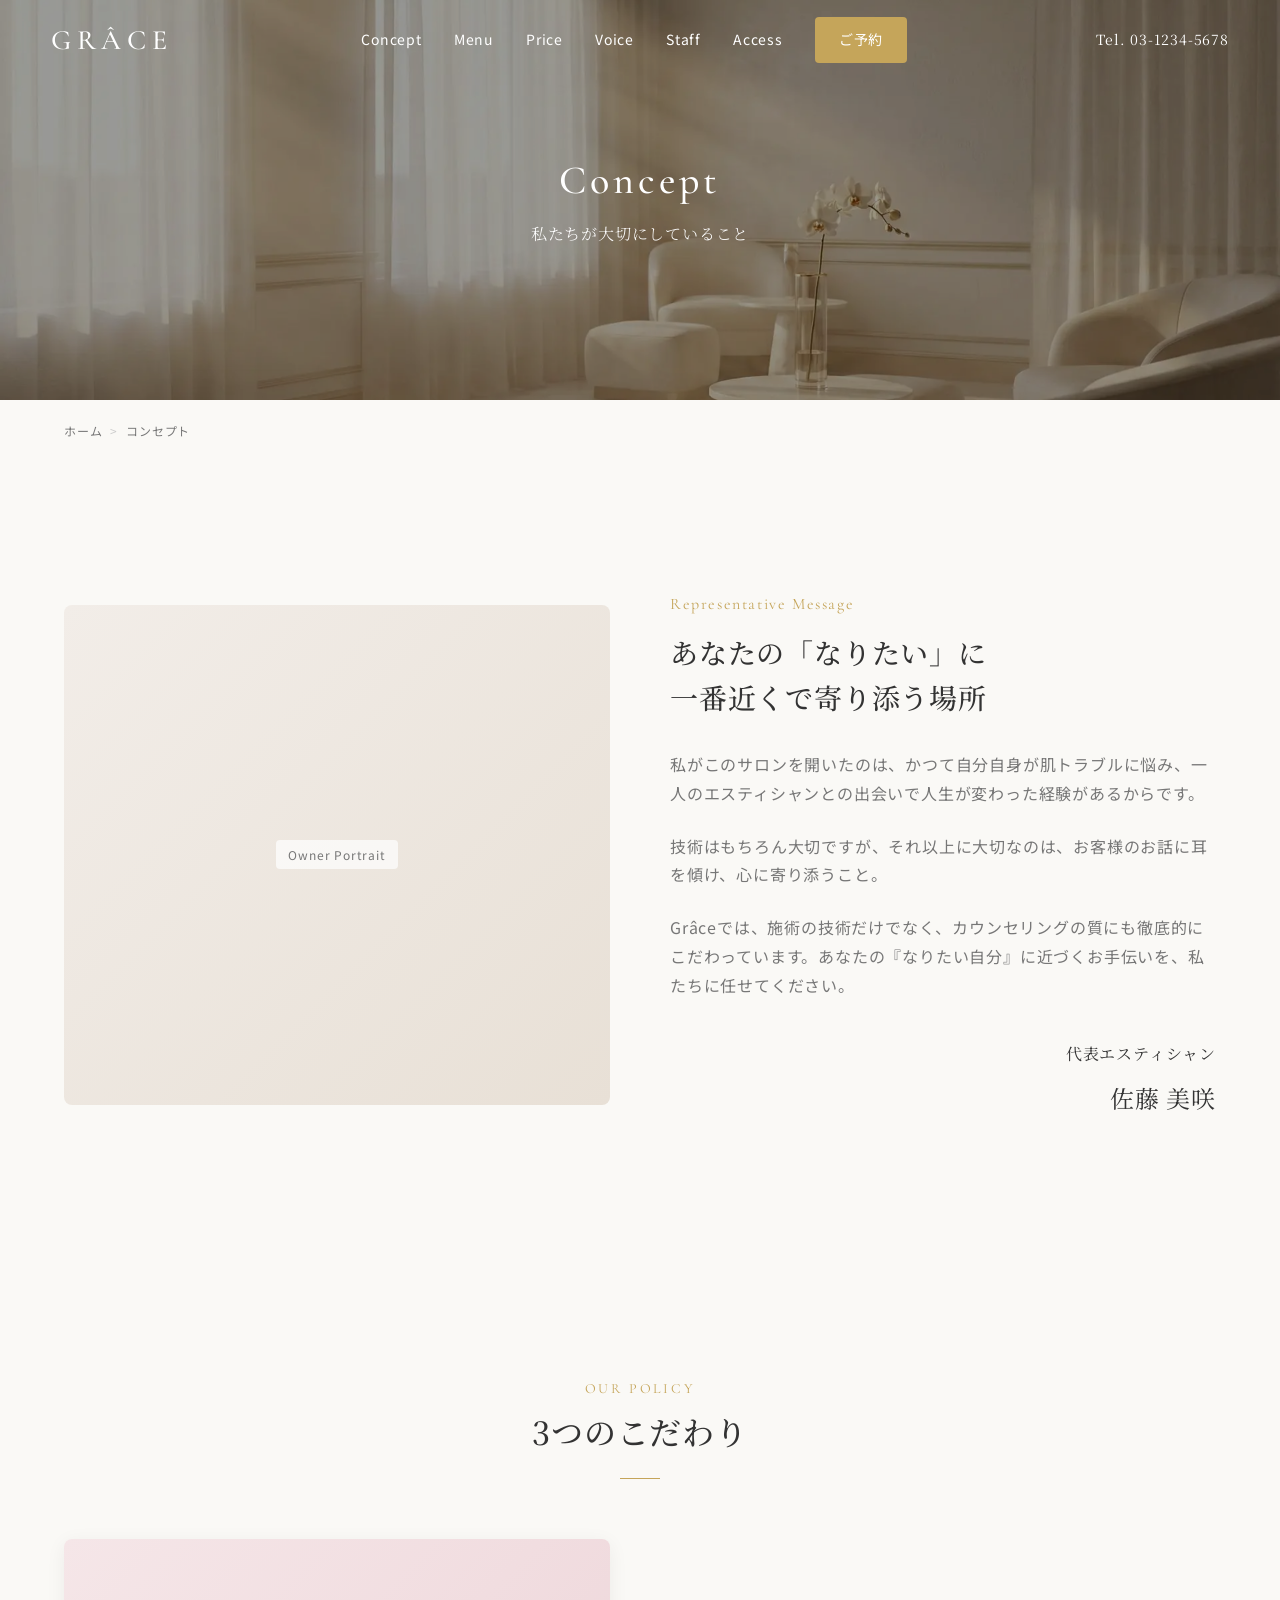
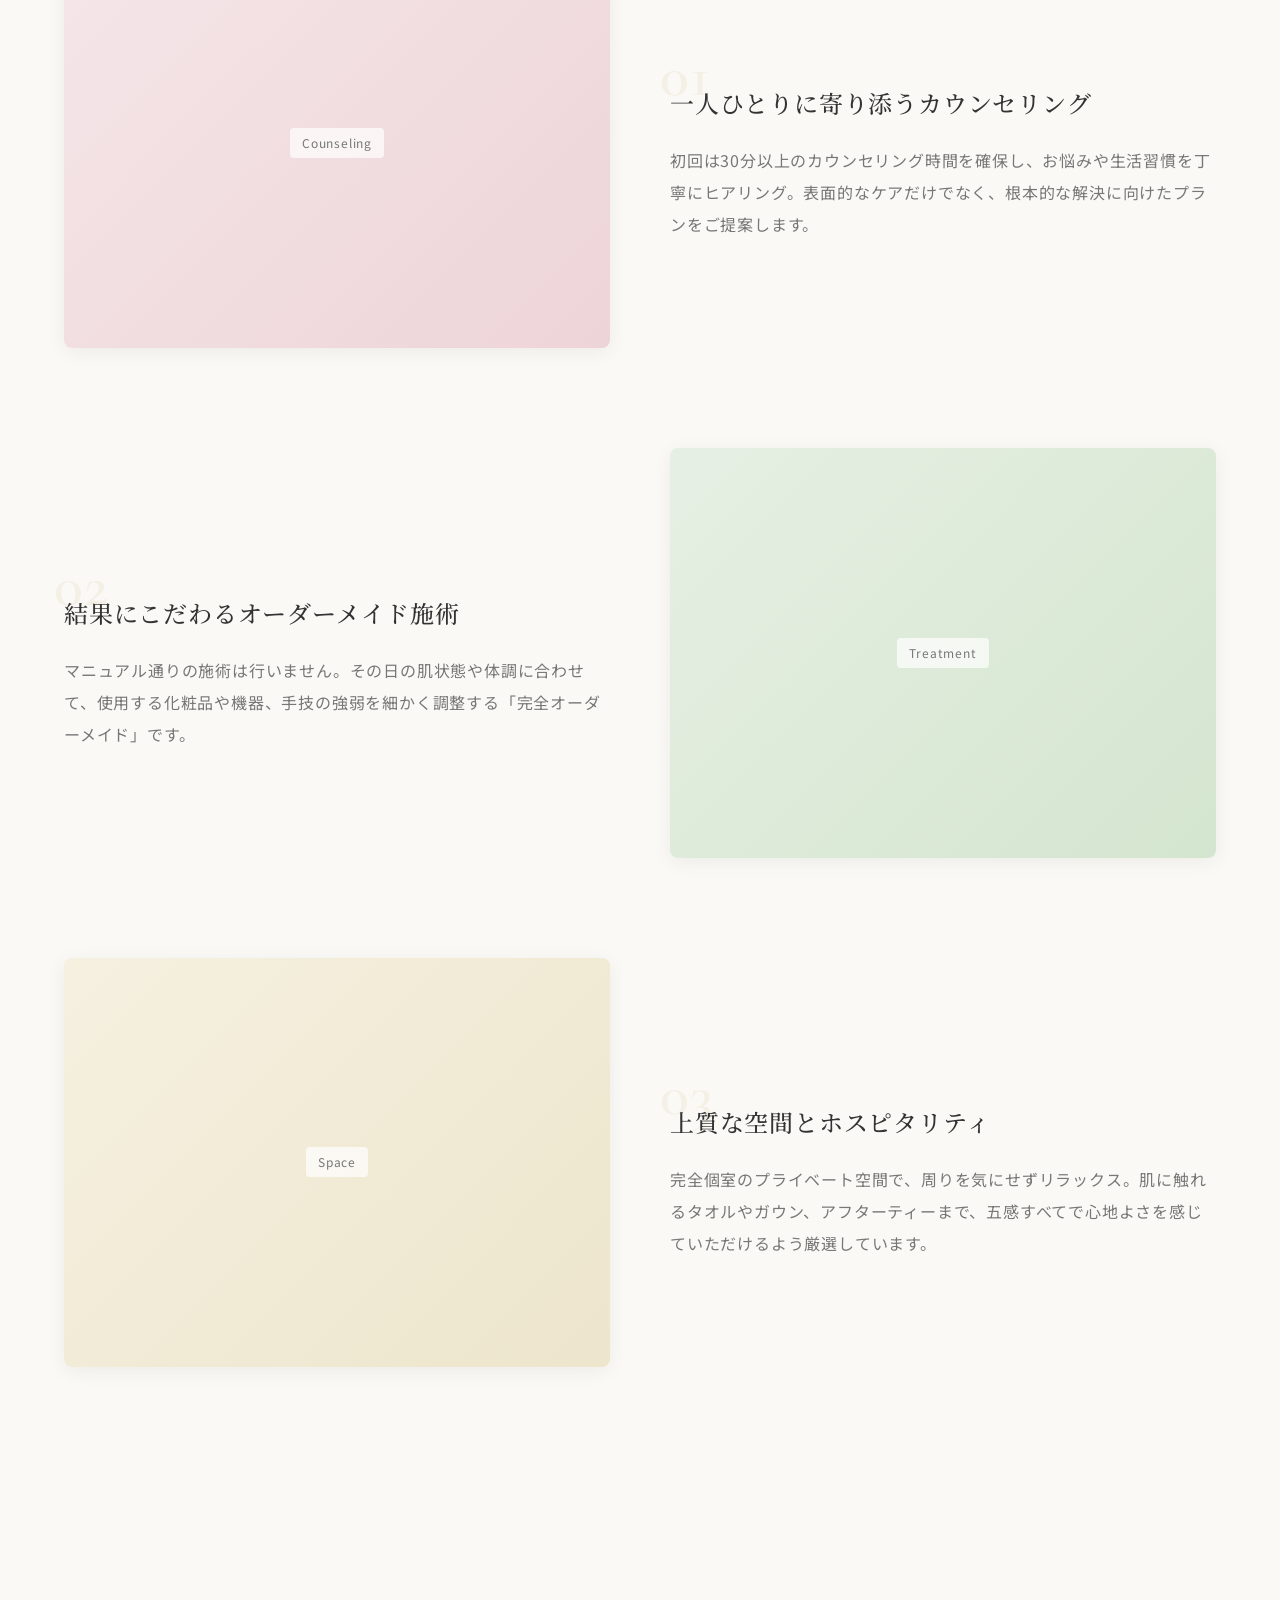
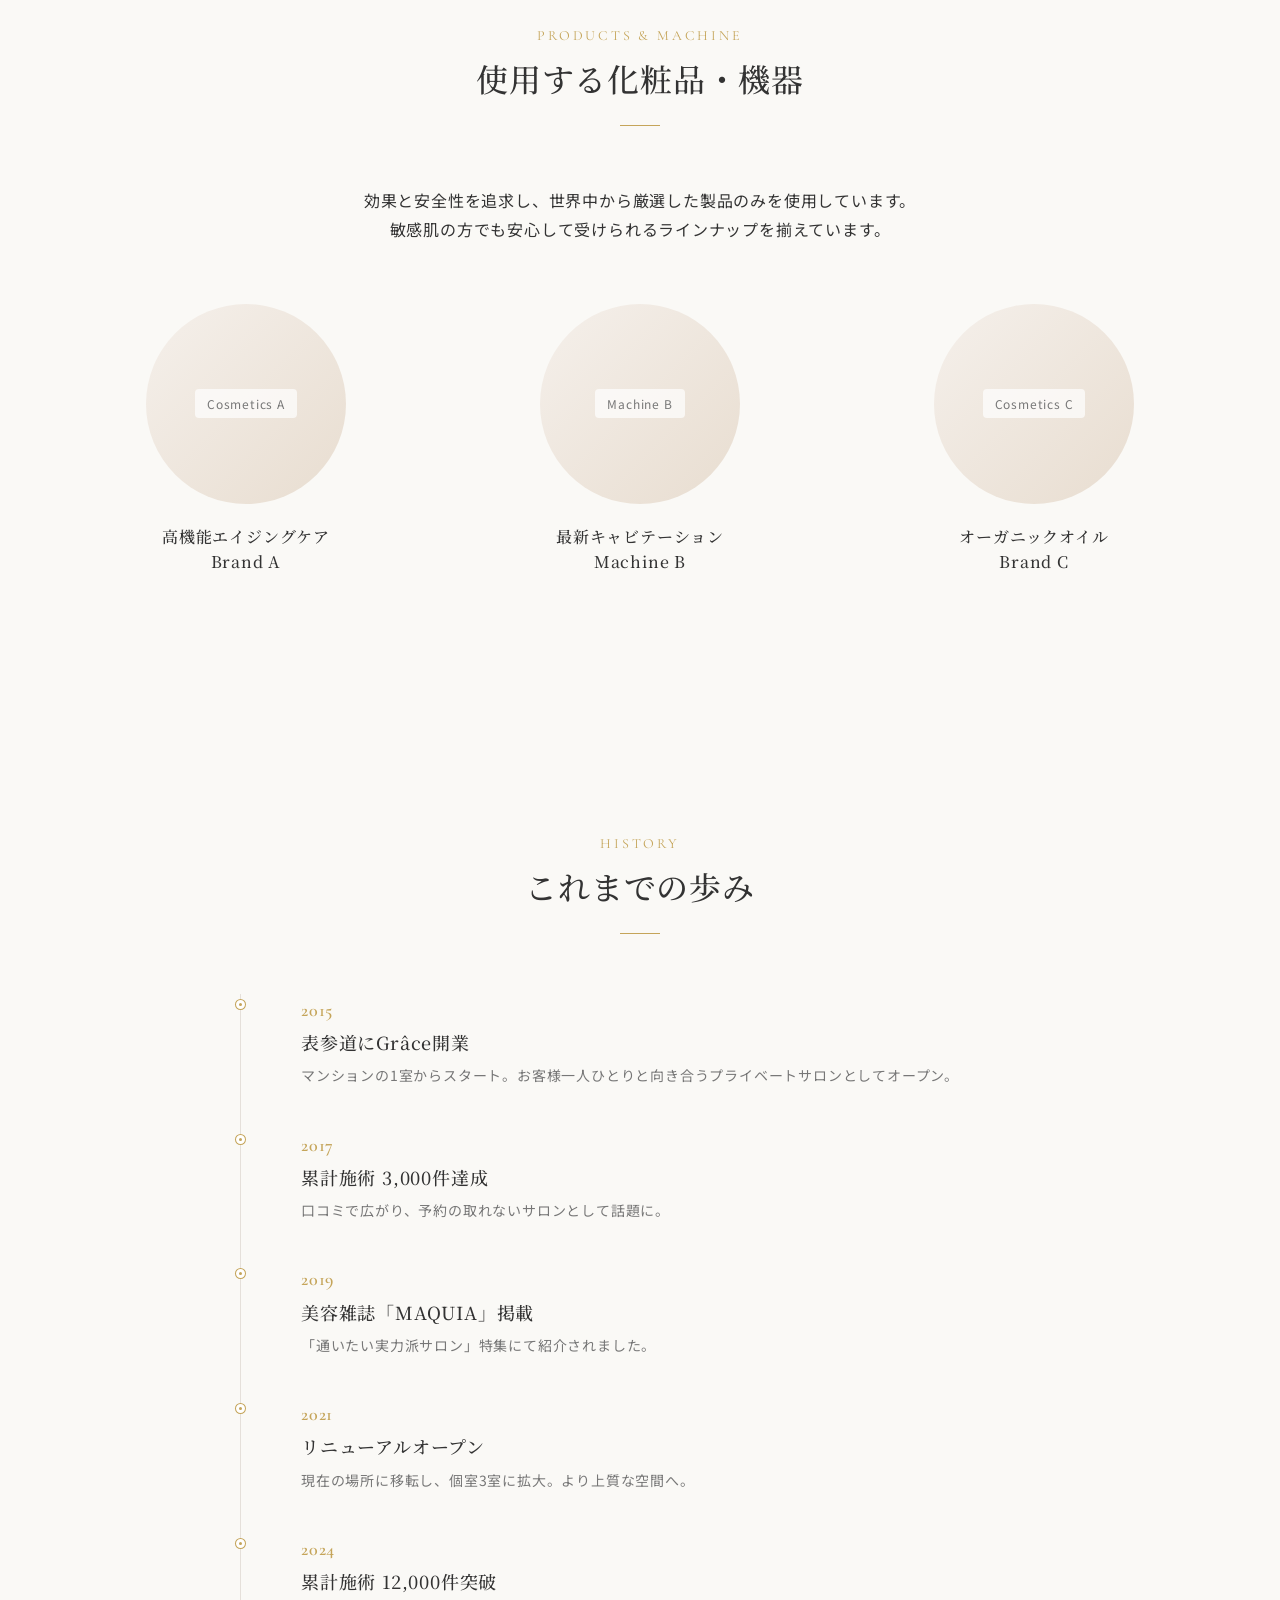
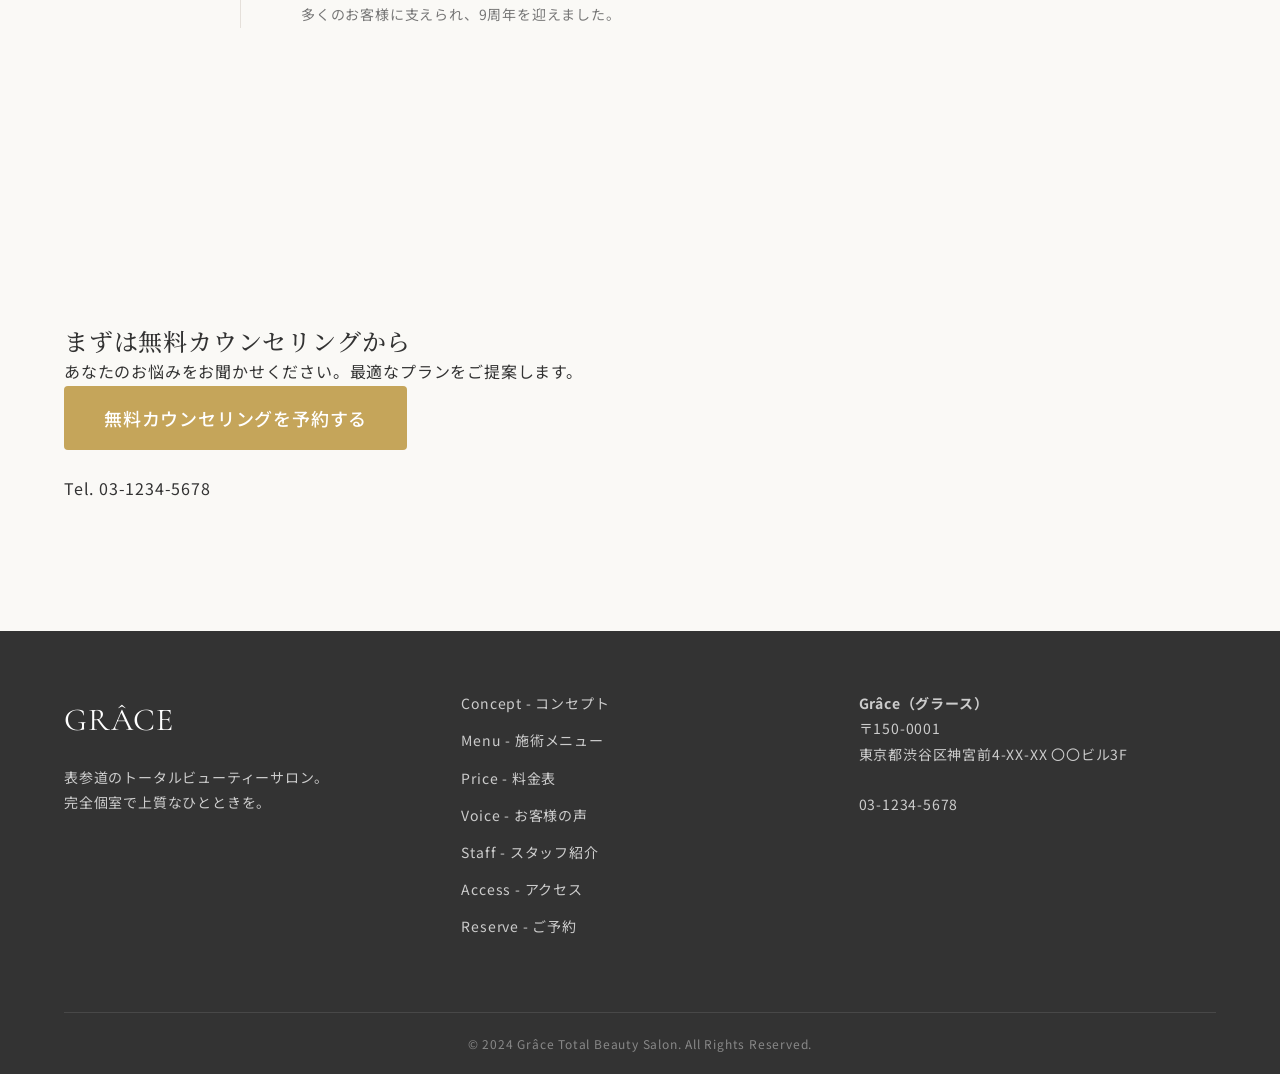
==== concept.html @ 2abe3969 "Add files via upload" ====
<!DOCTYPE html>
<html lang="ja">

<head>
    <meta charset="UTF-8">
    <meta name="viewport" content="width=device-width, initial-scale=1.0">
    <title>コンセプト | Grâce — 私たちが大切にしていること</title>
    <meta name="description" content="Grâce（グラース）のコンセプト。一人ひとりに寄り添うカウンセリング、オーダーメイド施術、上質な空間で、あなたの「なりたい」を叶えます。">

    <!-- Fonts -->
    <link rel="preconnect" href="https://fonts.googleapis.com">
    <link rel="preconnect" href="https://fonts.gstatic.com" crossorigin>
    <link
        href="https://fonts.googleapis.com/css2?family=Cormorant+Garamond:ital,wght@0,300;0,400;0,500;0,600;1,400&family=Noto+Sans+JP:wght@300;400;500;700&family=Noto+Serif+JP:wght@200;300;400;500&display=swap"
        rel="stylesheet">

    <!-- Styles -->
    <link rel="stylesheet" href="assets/css/style.css">
    <link rel="stylesheet" href="assets/css/components.css">
    <link rel="stylesheet" href="assets/css/pages/sub.css">
    <link rel="stylesheet" href="assets/css/pages/concept.css">
</head>

<body>

    <!-- Header -->
    <header class="header is-scrolled">
        <!-- Always solid on sub pages or handle via JS? Let's use JS logic but maybe force it initially if needed. Actually standard JS handles scroll. For sub pages, maybe we want it solid always or transparent over hero? Let's stick to transparent over hero. -->
        <a href="index.html" class="header__logo">GRÂCE</a>
        <nav class="header__nav">
            <a href="concept.html">Concept</a>
            <a href="menu.html">Menu</a>
            <a href="price.html">Price</a>
            <a href="voice.html">Voice</a>
            <a href="staff.html">Staff</a>
            <a href="access.html">Access</a>
            <a href="reserve.html" class="header__cta">ご予約</a>
        </nav>
        <a href="tel:03-1234-5678" class="header__tel">Tel. 03-1234-5678</a>
        <button class="mobile-menu-btn">
            <span></span>
            <span></span>
            <span></span>
        </button>
    </header>

    <!-- Mobile Menu -->
    <div class="mobile-menu">
        <nav class="mobile-menu__nav">
            <a href="index.html" class="mobile-menu__link">Top</a>
            <a href="concept.html" class="mobile-menu__link">Concept</a>
            <a href="menu.html" class="mobile-menu__link">Menu</a>
            <a href="price.html" class="mobile-menu__link">Price</a>
            <a href="voice.html" class="mobile-menu__link">Voice</a>
            <a href="staff.html" class="mobile-menu__link">Staff</a>
            <a href="access.html" class="mobile-menu__link">Access</a>
        </nav>
        <a href="reserve.html" class="btn btn-primary" style="margin-bottom: 20px;">24時間WEB予約</a>
        <a href="tel:03-1234-5678" class="text-sub">Tel. 03-1234-5678</a>
    </div>

    <!-- Hero -->
    <section class="sub-hero">
        <img src="assets/images/hero_concept.webp" alt="Concept Hero" class="sub-hero__bg">
        <div class="sub-hero__overlay"></div>
        <div class="sub-hero__content fade-in-up">
            <h1 class="sub-hero__title">Concept</h1>
            <p class="sub-hero__sub">私たちが大切にしていること</p>
        </div>
    </section>

    <!-- Breadcrumbs -->
    <div class="breadcrumbs">
        <div class="container">
            <ul>
                <li><a href="index.html">ホーム</a></li>
                <li>コンセプト</li>
            </ul>
        </div>
    </div>

    <!-- Message -->
    <section class="section container">
        <div class="message-box fade-in-up">
            <div class="message-img placeholder-img" data-label="Owner Portrait"
                style="background: linear-gradient(135deg, #f2ede8, #e8e0d6);"></div>
            <div class="message-content">
                <span class="message-label">Representative Message</span>
                <h2 class="message-title">あなたの「なりたい」に<br>一番近くで寄り添う場所</h2>
                <div class="message-text">
                    <p>私がこのサロンを開いたのは、かつて自分自身が肌トラブルに悩み、一人のエスティシャンとの出会いで人生が変わった経験があるからです。</p>
                    <p>技術はもちろん大切ですが、それ以上に大切なのは、お客様のお話に耳を傾け、心に寄り添うこと。</p>
                    <p>Grâceでは、施術の技術だけでなく、カウンセリングの質にも徹底的にこだわっています。あなたの『なりたい自分』に近づくお手伝いを、私たちに任せてください。</p>
                </div>
                <div class="message-sign">
                    <p>代表エスティシャン</p>
                    <p class="sign-name">佐藤 美咲</p>
                </div>
            </div>
        </div>
    </section>

    <!-- Commitments -->
    <section class="section bg-sub">
        <div class="container">
            <div class="section-header fade-in-up">
                <span class="section-header__en">Our Policy</span>
                <h2 class="section-header__ja">3つのこだわり</h2>
                <div class="section-header__line"></div>
            </div>

            <!-- Item 1 -->
            <div class="policy-item fade-in-up">
                <div class="policy-img placeholder-img" data-label="Counseling"
                    style="background: linear-gradient(135deg, #f5e6e8, #edd4d8);"></div>
                <div class="policy-content">
                    <span class="policy-num">01</span>
                    <h3 class="policy-title">一人ひとりに寄り添うカウンセリング</h3>
                    <p class="policy-desc">初回は30分以上のカウンセリング時間を確保し、お悩みや生活習慣を丁寧にヒアリング。表面的なケアだけでなく、根本的な解決に向けたプランをご提案します。
                    </p>
                </div>
            </div>

            <!-- Item 2 -->
            <div class="policy-item policy-item--reverse fade-in-up">
                <div class="policy-img placeholder-img" data-label="Treatment"
                    style="background: linear-gradient(135deg, #e6efe3, #d4e5cf);"></div>
                <div class="policy-content">
                    <span class="policy-num">02</span>
                    <h3 class="policy-title">結果にこだわるオーダーメイド施術</h3>
                    <p class="policy-desc">マニュアル通りの施術は行いません。その日の肌状態や体調に合わせて、使用する化粧品や機器、手技の強弱を細かく調整する「完全オーダーメイド」です。</p>
                </div>
            </div>

            <!-- Item 3 -->
            <div class="policy-item fade-in-up">
                <div class="policy-img placeholder-img" data-label="Space"
                    style="background: linear-gradient(135deg, #f5f0e0, #ede5cc);"></div>
                <div class="policy-content">
                    <span class="policy-num">03</span>
                    <h3 class="policy-title">上質な空間とホスピタリティ</h3>
                    <p class="policy-desc">
                        完全個室のプライベート空間で、周りを気にせずリラックス。肌に触れるタオルやガウン、アフターティーまで、五感すべてで心地よさを感じていただけるよう厳選しています。</p>
                </div>
            </div>
        </div>
    </section>

    <!-- Products -->
    <section class="section container">
        <div class="section-header fade-in-up">
            <span class="section-header__en">Products & Machine</span>
            <h2 class="section-header__ja">使用する化粧品・機器</h2>
            <div class="section-header__line"></div>
        </div>
        <p class="text-center fade-in-up" style="max-width: 600px; margin: 0 auto 60px;">
            効果と安全性を追求し、世界中から厳選した製品のみを使用しています。<br>
            敏感肌の方でも安心して受けられるラインナップを揃えています。
        </p>
        <div class="products-grid fade-in-up">
            <div class="product-item">
                <div class="product-img placeholder-img" data-label="Cosmetics A"></div>
                <h4>高機能エイジングケア<br>Brand A</h4>
            </div>
            <div class="product-item">
                <div class="product-img placeholder-img" data-label="Machine B"></div>
                <h4>最新キャビテーション<br>Machine B</h4>
            </div>
            <div class="product-item">
                <div class="product-img placeholder-img" data-label="Cosmetics C"></div>
                <h4>オーガニックオイル<br>Brand C</h4>
            </div>
        </div>
    </section>

    <!-- History -->
    <section class="section bg-sub">
        <div class="container" style="max-width: 800px;">
            <div class="section-header fade-in-up">
                <span class="section-header__en">History</span>
                <h2 class="section-header__ja">これまでの歩み</h2>
                <div class="section-header__line"></div>
            </div>
            <div class="history-list fade-in-up">
                <div class="history-item">
                    <div class="history-year">2015</div>
                    <div class="history-content">
                        <h3>表参道にGrâce開業</h3>
                        <p>マンションの1室からスタート。お客様一人ひとりと向き合うプライベートサロンとしてオープン。</p>
                    </div>
                </div>
                <div class="history-item">
                    <div class="history-year">2017</div>
                    <div class="history-content">
                        <h3>累計施術 3,000件達成</h3>
                        <p>口コミで広がり、予約の取れないサロンとして話題に。</p>
                    </div>
                </div>
                <div class="history-item">
                    <div class="history-year">2019</div>
                    <div class="history-content">
                        <h3>美容雑誌「MAQUIA」掲載</h3>
                        <p>「通いたい実力派サロン」特集にて紹介されました。</p>
                    </div>
                </div>
                <div class="history-item">
                    <div class="history-year">2021</div>
                    <div class="history-content">
                        <h3>リニューアルオープン</h3>
                        <p>現在の場所に移転し、個室3室に拡大。より上質な空間へ。</p>
                    </div>
                </div>
                <div class="history-item">
                    <div class="history-year">2024</div>
                    <div class="history-content">
                        <h3>累計施術 12,000件突破</h3>
                        <p>多くのお客様に支えられ、9周年を迎えました。</p>
                    </div>
                </div>
            </div>
        </div>
    </section>

    <!-- CTA -->
    <section class="section cta-section">
        <div class="container fade-in-up">
            <h2 class="cta-title">まずは無料カウンセリングから</h2>
            <p class="cta-sub">あなたのお悩みをお聞かせください。最適なプランをご提案します。</p>
            <a href="reserve.html" class="btn btn-primary btn-large btn-pulse"
                style="margin-bottom: 24px;">無料カウンセリングを予約する</a>
            <div class="cta-tel">
                <a href="tel:03-1234-5678">Tel. 03-1234-5678</a>
            </div>
        </div>
    </section>

    <!-- Footer -->
    <footer class="footer">
        <div class="container">
            <div class="footer__content">
                <div class="footer__col">
                    <a href="index.html" class="footer__logo">GRÂCE</a>
                    <p style="margin-bottom: 16px;">表参道のトータルビューティーサロン。<br>完全個室で上質なひとときを。</p>
                </div>
                <div class="footer__col">
                    <ul class="footer__links">
                        <li><a href="concept.html">Concept - コンセプト</a></li>
                        <li><a href="menu.html">Menu - 施術メニュー</a></li>
                        <li><a href="price.html">Price - 料金表</a></li>
                        <li><a href="voice.html">Voice - お客様の声</a></li>
                        <li><a href="staff.html">Staff - スタッフ紹介</a></li>
                        <li><a href="access.html">Access - アクセス</a></li>
                        <li><a href="reserve.html">Reserve - ご予約</a></li>
                    </ul>
                </div>
                <div class="footer__col">
                    <p><strong>Grâce（グラース）</strong></p>
                    <p>〒150-0001<br>東京都渋谷区神宮前4-XX-XX 〇〇ビル3F</p>
                    <br>
                    <p><a href="tel:03-1234-5678">03-1234-5678</a></p>
                </div>
            </div>
            <div class="footer__bottom">
                <p>&copy; 2024 Grâce Total Beauty Salon. All Rights Reserved.</p>
            </div>
        </div>
    </footer>

    <!-- Scripts -->
    <script src="assets/js/main.js"></script>
</body>

</html>
---- assets/css/style.css ----
/* =========================================================================
   Grâce - Main Stylesheet
   ========================================================================= */

:root {
  /* === Colors === */
  --bg-main: #FAF9F6;
  --bg-sub: #F5F0EB;
  --gold: #C5A55A;
  --gold-hover: #B08F3E;
  --gold-light: rgba(197, 165, 90, 0.1);
  --pink: #D7727C;
  --green: #8BAA7E;
  --blue: #7BA7C9;
  --text-main: #333333;
  --text-sub: #777777;
  --white: #FFFFFF;
  --border: #E5E0DA;
  --line-green: #06C755;

  /* === Fonts === */
  --font-logo: 'Cormorant Garamond', serif;
  --font-heading-jp: 'Noto Serif JP', serif;
  --font-body: 'Noto Sans JP', sans-serif;

  /* === Sizes === */
  --section-padding: clamp(80px, 10vw, 160px);
  --container-width: min(1200px, 90vw);
  --header-height: 80px;
  --header-height-mobile: 64px;

  /* === Shadows === */
  --shadow-card: 0 4px 20px rgba(0,0,0,0.06);
  --shadow-hover: 0 8px 30px rgba(0,0,0,0.10);

  /* === Radius === */
  --radius-card: 8px;
  --radius-btn: 4px;

  /* === Transitions === */
  --transition-base: 0.3s ease;
  --transition-slow: 0.6s ease;
}

/* =========================================================================
   Reset & Base
   ========================================================================= */
*, *::before, *::after {
  box-sizing: border-box;
  margin: 0;
  padding: 0;
}

html {
  scroll-behavior: smooth;
  scroll-padding-top: var(--header-height);
}

body {
  font-family: var(--font-body);
  background-color: var(--bg-main);
  color: var(--text-main);
  line-height: 1.8;
  letter-spacing: 0.05em;
  -webkit-font-smoothing: antialiased;
}

a {
  text-decoration: none;
  color: inherit;
  transition: var(--transition-base);
}

img {
  max-width: 100%;
  height: auto;
  display: block;
}

ul {
  list-style: none;
}

button {
  cursor: pointer;
  border: none;
  background: none;
  font-family: inherit;
}

/* =========================================================================
   Typography
   ========================================================================= */
h1, h2, h3, h4, h5, h6 {
  font-family: var(--font-heading-jp);
  font-weight: 500;
  line-height: 1.4;
}

.text-gold { color: var(--gold); }
.text-sub { color: var(--text-sub); }
.text-center { text-align: center; }

/* =========================================================================
   Utilities
   ========================================================================= */
.container {
  width: var(--container-width);
  margin-inline: auto;
}

.section {
  padding-block: var(--section-padding);
}

.section-header {
  text-align: center;
  margin-bottom: 60px;
}

.section-header__en {
  display: block;
  font-family: var(--font-logo);
  color: var(--gold);
  font-size: 14px;
  letter-spacing: 0.2em;
  text-transform: uppercase;
  margin-bottom: 8px;
}

.section-header__ja {
  font-size: clamp(24px, 4vw, 32px);
  margin-bottom: 24px;
}

.section-header__line {
  width: 40px;
  height: 1px;
  background-color: var(--gold);
  margin-inline: auto;
}

/* Scroll Animation */
.fade-in-up {
  opacity: 0;
  transform: translateY(30px);
  transition: opacity 0.8s ease, transform 0.8s ease;
}

.fade-in-up.is-visible {
  opacity: 1;
  transform: translateY(0);
}

/* Stagger delays */
.fade-in-up:nth-child(1) { transition-delay: 0.1s; }
.fade-in-up:nth-child(2) { transition-delay: 0.2s; }
.fade-in-up:nth-child(3) { transition-delay: 0.3s; }
.fade-in-up:nth-child(4) { transition-delay: 0.4s; }

/* Placeholder Image Base */
.placeholder-img {
  background: linear-gradient(135deg, var(--bg-sub) 0%, #e8ddd0 100%);
  display: flex;
  align-items: center;
  justify-content: center;
  color: var(--text-sub);
  font-family: var(--font-body);
  font-size: 14px;
  border-radius: var(--radius-card);
  position: relative;
  overflow: hidden;
}

.placeholder-img::after {
  content: attr(data-label);
  position: absolute;
  padding: 4px 12px;
  background: rgba(255,255,255,0.7);
  border-radius: 4px;
  font-size: 12px;
  pointer-events: none;
}
---- assets/css/components.css ----
/* =========================================================================
   Grâce - Components
   ========================================================================= */

/* === Buttons === */
.btn {
    display: inline-flex;
    align-items: center;
    justify-content: center;
    text-decoration: none;
    font-weight: 500;
    transition: var(--transition-base);
    border-radius: var(--radius-btn);
    padding: 12px 24px;
    font-size: 15px;
}

.btn-primary {
    background-color: var(--gold);
    color: var(--white);
}

.btn-primary:hover {
    background-color: var(--gold-hover);
    transform: translateY(-2px);
    box-shadow: 0 4px 12px rgba(197, 165, 90, 0.3);
}

.btn-outline {
    border: 1px solid var(--white);
    color: var(--white);
    background: transparent;
}

.btn-outline:hover {
    background: rgba(255, 255, 255, 0.1);
}

.btn-outline-gold {
    border: 1px solid var(--gold);
    color: var(--gold);
    background: transparent;
}

.btn-outline-gold:hover {
    background: var(--gold);
    color: var(--white);
}

.btn-large {
    padding: 16px 40px;
    font-size: 18px;
}

.btn-pulse {
    animation: pulse-gold 2s infinite;
}

@keyframes pulse-gold {
    0% {
        box-shadow: 0 0 0 0 rgba(197, 165, 90, 0.4);
    }

    70% {
        box-shadow: 0 0 0 15px rgba(197, 165, 90, 0);
    }

    100% {
        box-shadow: 0 0 0 0 rgba(197, 165, 90, 0);
    }
}

/* === Header === */
.header {
    position: fixed;
    top: 0;
    left: 0;
    width: 100%;
    height: var(--header-height);
    z-index: 1000;
    transition: var(--transition-base);
    display: flex;
    align-items: center;
    justify-content: space-between;
    padding-inline: 4%;
}

.header.is-scrolled {
    background-color: rgba(255, 255, 255, 0.95);
    box-shadow: 0 2px 20px rgba(0, 0, 0, 0.05);
    backdrop-filter: blur(10px);
}

.header__logo {
    font-family: var(--font-logo);
    font-size: 28px;
    font-weight: 500;
    letter-spacing: 0.2em;
    color: var(--white);
    /* Default for transparent header */
    text-transform: uppercase;
}

.header.is-scrolled .header__logo {
    color: var(--text-main);
}

.header__nav {
    display: flex;
    align-items: center;
    gap: 32px;
}

.header__nav a {
    font-size: 14px;
    color: var(--white);
    font-weight: 400;
}

.header.is-scrolled .header__nav a {
    color: var(--text-main);
}

.header__nav a:hover {
    color: var(--gold);
}

.header__cta {
    background-color: var(--gold);
    color: var(--white);
    padding: 10px 24px;
    border-radius: var(--radius-btn);
    font-size: 14px;
}

.header__cta:hover {
    background-color: var(--gold-hover);
    color: var(--white) !important;
}

.header__tel {
    display: none;
    /* Hide on mobile/tablet default */
    font-family: var(--font-heading-jp);
    font-size: 14px;
    color: var(--white);
}

.header.is-scrolled .header__tel {
    color: var(--text-main);
}


@media (min-width: 1024px) {
    .header__tel {
        display: block;
    }
}

@media (max-width: 1023px) {

    .header__nav,
    .header__tel {
        display: none;
    }
}

/* === Mobile Menu Button === */
.mobile-menu-btn {
    display: none;
    flex-direction: column;
    justify-content: space-between;
    width: 30px;
    height: 20px;
    z-index: 1002;
}

@media (max-width: 1023px) {
    .mobile-menu-btn {
        display: flex;
    }
}

.mobile-menu-btn span {
    display: block;
    width: 100%;
    height: 2px;
    background-color: var(--white);
    transition: var(--transition-base);
}

.header.is-scrolled .mobile-menu-btn span {
    background-color: var(--text-main);
}

/* Active State for Mobile Menu Button */
.mobile-menu-btn.is-active span:nth-child(1) {
    transform: translateY(9px) rotate(45deg);
    background-color: var(--text-main);
}

.mobile-menu-btn.is-active span:nth-child(2) {
    opacity: 0;
}

.mobile-menu-btn.is-active span:nth-child(3) {
    transform: translateY(-9px) rotate(-45deg);
    background-color: var(--text-main);
}

/* === Mobile Menu Overlay === */
.mobile-menu {
    position: fixed;
    top: 0;
    left: 0;
    width: 100%;
    height: 100vh;
    background-color: rgba(250, 249, 246, 0.98);
    z-index: 1001;
    display: flex;
    flex-direction: column;
    align-items: center;
    justify-content: center;
    opacity: 0;
    pointer-events: none;
    transition: opacity 0.4s ease;
}

.mobile-menu.is-active {
    opacity: 1;
    pointer-events: auto;
}

.mobile-menu__nav {
    display: flex;
    flex-direction: column;
    align-items: center;
    gap: 24px;
    margin-bottom: 40px;
}

.mobile-menu__link {
    font-family: var(--font-heading-jp);
    font-size: 18px;
    color: var(--text-main);
}

/* === Footer === */
.footer {
    background-color: #333;
    color: #ccc;
    padding-top: 60px;
    padding-bottom: 20px;
    font-size: 14px;
}

.footer__cta {
    background: linear-gradient(135deg, rgba(215, 114, 124, 0.2), rgba(197, 165, 90, 0.2));
    padding: 40px 20px;
    text-align: center;
    margin-bottom: 60px;
}

.footer__content {
    display: grid;
    grid-template-columns: repeat(auto-fit, minmax(250px, 1fr));
    gap: 40px;
    margin-bottom: 60px;
}

.footer__logo {
    font-family: var(--font-logo);
    color: var(--white);
    font-size: 32px;
    margin-bottom: 16px;
    display: block;
}

.footer__links li {
    margin-bottom: 12px;
}

.footer__links a:hover {
    color: var(--gold);
}

.footer__bottom {
    border-top: 1px solid rgba(255, 255, 255, 0.1);
    padding-top: 20px;
    text-align: center;
    font-size: 12px;
    color: #888;
}

/* === Floating CTA (Mobile) === */
.floating-cta {
    position: fixed;
    bottom: 0;
    left: 0;
    width: 100%;
    padding: 12px;
    background: rgba(255, 255, 255, 0.9);
    backdrop-filter: blur(10px);
    z-index: 999;
    display: none;
    box-shadow: 0 -4px 20px rgba(0, 0, 0, 0.05);
    animation: slideUp 0.3s ease-out;
}

@keyframes slideUp {
    from {
        transform: translateY(100%);
    }

    to {
        transform: translateY(0);
    }
}

@media (max-width: 768px) {
    .floating-cta.is-visible {
        display: block;
    }
}

.floating-cta .btn {
    width: 100%;
    padding: 10px;
}

/* === Cards === */
.card {
    background: var(--white);
    border-radius: var(--radius-card);
    padding: 24px;
    box-shadow: var(--shadow-card);
    transition: var(--transition-base);
}

.card:hover {
    transform: translateY(-5px);
    box-shadow: var(--shadow-hover);
}
---- assets/css/pages/sub.css ----
/* =========================================================================
   Sub Page Common Styles
   ========================================================================= */

/* === Sub Page Hero === */
.sub-hero {
    position: relative;
    height: 400px;
    display: flex;
    align-items: center;
    justify-content: center;
    color: var(--white);
    background-color: var(--text-main);
    /* Fallback */
    overflow: hidden;
}

.sub-hero__bg {
    position: absolute;
    top: 0;
    left: 0;
    width: 100%;
    height: 100%;
    z-index: 1;
    object-fit: cover;
    object-position: center;
}

.sub-hero__overlay {
    position: absolute;
    top: 0;
    left: 0;
    width: 100%;
    height: 100%;
    background: rgba(0, 0, 0, 0.4);
    z-index: 2;
}

.sub-hero__content {
    position: relative;
    z-index: 3;
    text-align: center;
}

.sub-hero__title {
    font-family: var(--font-logo);
    font-size: 40px;
    letter-spacing: 0.1em;
    margin-bottom: 12px;
}

.sub-hero__sub {
    font-family: var(--font-heading-jp);
    font-size: 16px;
    font-weight: 300;
}


/* === Breadcrumbs === */
.breadcrumbs {
    padding: 20px 0;
    background-color: var(--bg-main);
    font-size: 12px;
    color: var(--text-sub);
}

.breadcrumbs ul {
    display: flex;
    flex-wrap: wrap;
    gap: 8px;
}

.breadcrumbs li::after {
    content: '>';
    margin-left: 8px;
    color: #ccc;
}

.breadcrumbs li:last-child::after {
    content: none;
}

.breadcrumbs a:hover {
    color: var(--gold);
    text-decoration: underline;
}

/* === Common Sub Page Layout === */
.sub-content {
    padding-bottom: 120px;
}

@media (max-width: 768px) {
    .sub-hero {
        height: 300px;
    }

    .sub-hero__title {
        font-size: 32px;
    }
}
---- assets/css/pages/concept.css ----
/* =========================================================================
   Concept Page Styles
   ========================================================================= */

/* === Message Section === */
.message-box {
    display: flex;
    align-items: center;
    gap: 60px;
}

.message-img {
    flex: 1;
    height: 500px;
    border-radius: var(--radius-card);
}

.message-content {
    flex: 1;
}

.message-label {
    display: block;
    font-family: var(--font-logo);
    color: var(--gold);
    letter-spacing: 0.1em;
    margin-bottom: 12px;
}

.message-title {
    font-size: 28px;
    margin-bottom: 30px;
    line-height: 1.6;
}

.message-text p {
    margin-bottom: 24px;
    color: var(--text-sub);
}

.message-sign {
    margin-top: 40px;
    text-align: right;
    font-family: var(--font-heading-jp);
}

.sign-name {
    font-size: 24px;
    margin-top: 8px;
}

@media (max-width: 768px) {
    .message-box {
        flex-direction: column;
        gap: 30px;
    }

    .message-img {
        width: 100%;
        height: 300px;
    }
}


/* === Commitments (Policy) === */
.policy-item {
    display: flex;
    align-items: center;
    gap: 60px;
    margin-bottom: 100px;
}

.policy-item:last-child {
    margin-bottom: 0;
}

.policy-item--reverse {
    flex-direction: row-reverse;
}

.policy-img {
    flex: 1;
    aspect-ratio: 4/3;
    border-radius: var(--radius-card);
    box-shadow: var(--shadow-card);
}

.policy-content {
    flex: 1;
}

.policy-num {
    display: block;
    font-family: var(--font-logo);
    font-size: 60px;
    color: var(--gold-light);
    line-height: 1;
    margin-bottom: -20px;
    margin-left: -10px;
    font-weight: 600;
}

.policy-title {
    font-size: 24px;
    margin-bottom: 24px;
    position: relative;
}

.policy-desc {
    color: var(--text-sub);
    line-height: 2;
}

@media (max-width: 768px) {

    .policy-item,
    .policy-item--reverse {
        flex-direction: column;
        gap: 30px;
        margin-bottom: 60px;
    }

    .policy-img {
        width: 100%;
    }
}


/* === Products === */
.products-grid {
    display: grid;
    grid-template-columns: repeat(3, 1fr);
    gap: 30px;
}

.product-item {
    text-align: center;
}

.product-img {
    aspect-ratio: 1/1;
    border-radius: 50%;
    margin-bottom: 20px;
    width: 200px;
    margin-inline: auto;
}

.product-item h4 {
    font-size: 16px;
    line-height: 1.6;
}

@media (max-width: 768px) {
    .products-grid {
        grid-template-columns: 1fr;
    }
}


/* === History (Timeline) === */
.history-list {
    position: relative;
    padding-left: 30px;
    border-left: 1px solid var(--border);
}

.history-item {
    position: relative;
    padding-left: 30px;
    margin-bottom: 40px;
}

.history-item::before {
    content: '';
    position: absolute;
    top: 6px;
    left: -35px;
    /* Adjust to align with center line */
    width: 9px;
    height: 9px;
    background: var(--gold);
    border-radius: 50%;
    border: 3px solid var(--white);
    box-shadow: 0 0 0 1px var(--gold);
}

.history-year {
    font-family: var(--font-logo);
    font-size: 18px;
    color: var(--gold);
    margin-bottom: 4px;
    font-weight: 600;
}

.history-content h3 {
    font-size: 18px;
    margin-bottom: 8px;
}

.history-content p {
    font-size: 14px;
    color: var(--text-sub);
}
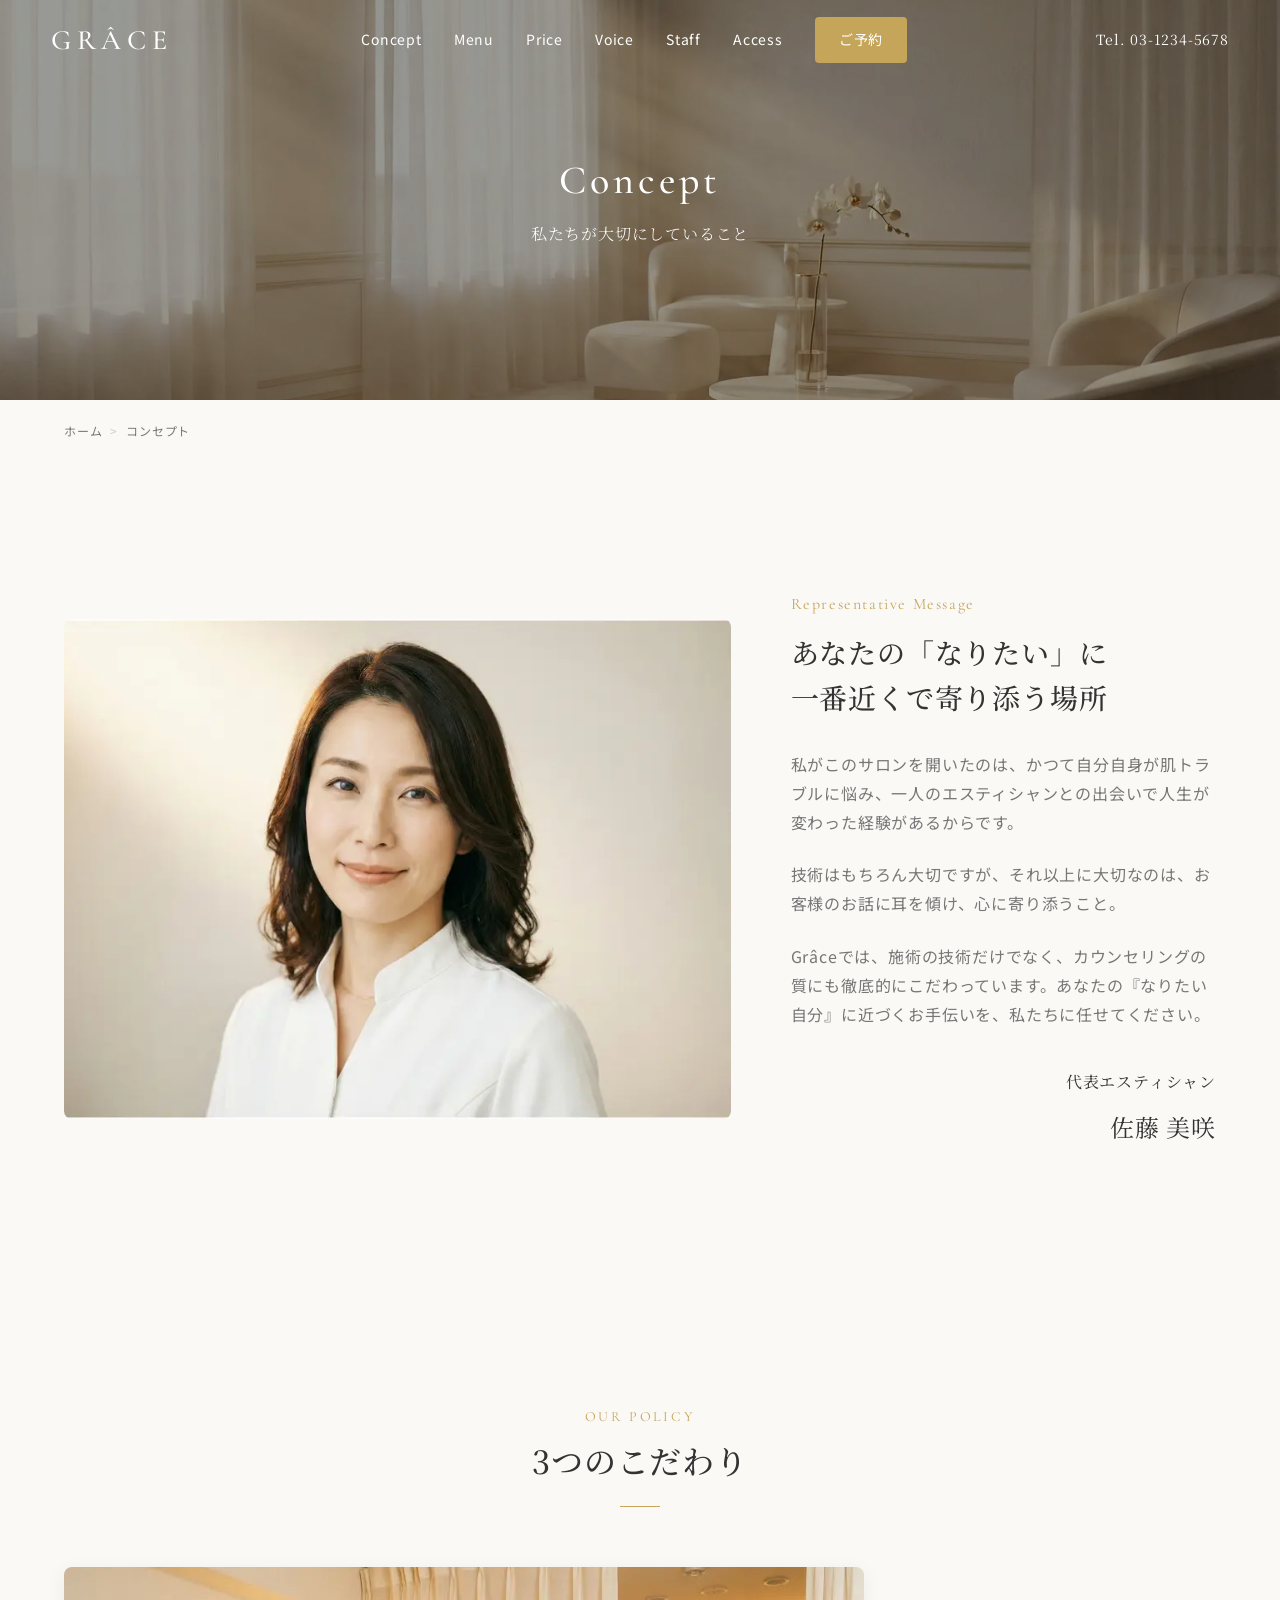
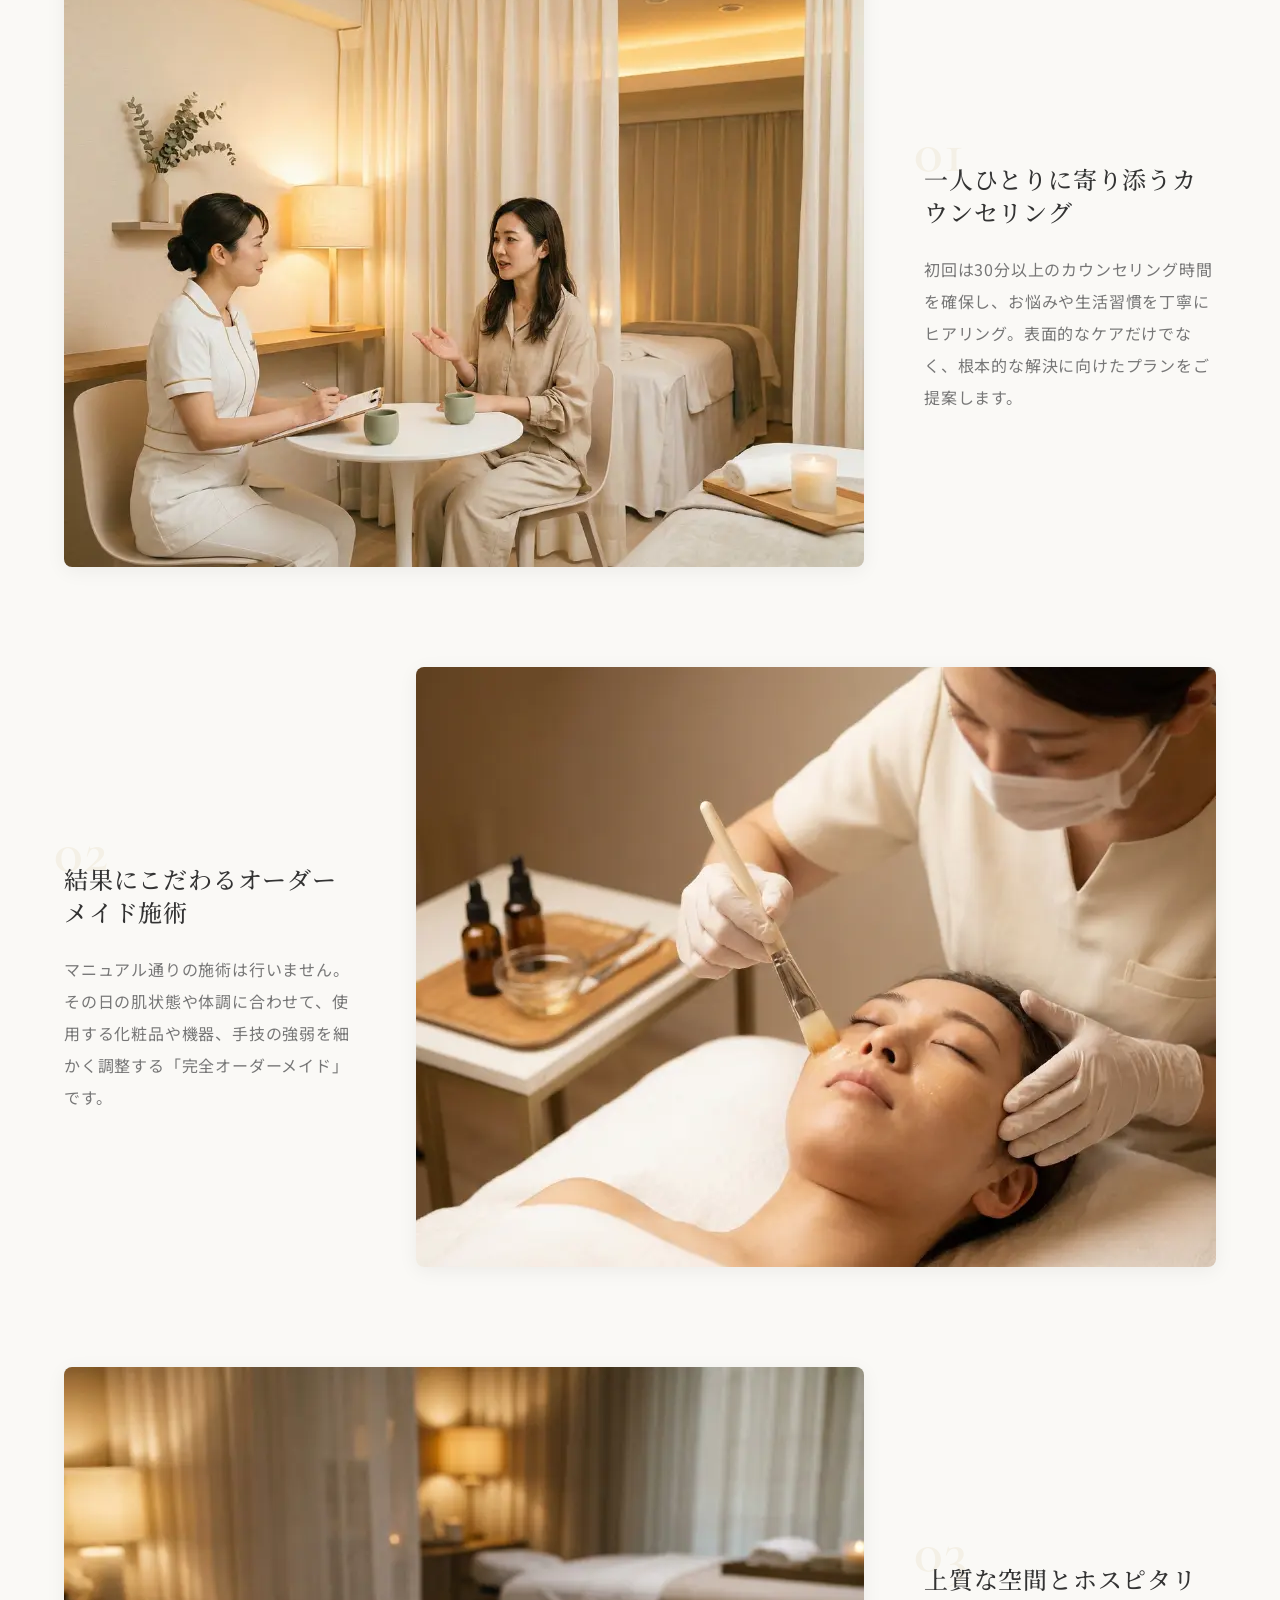
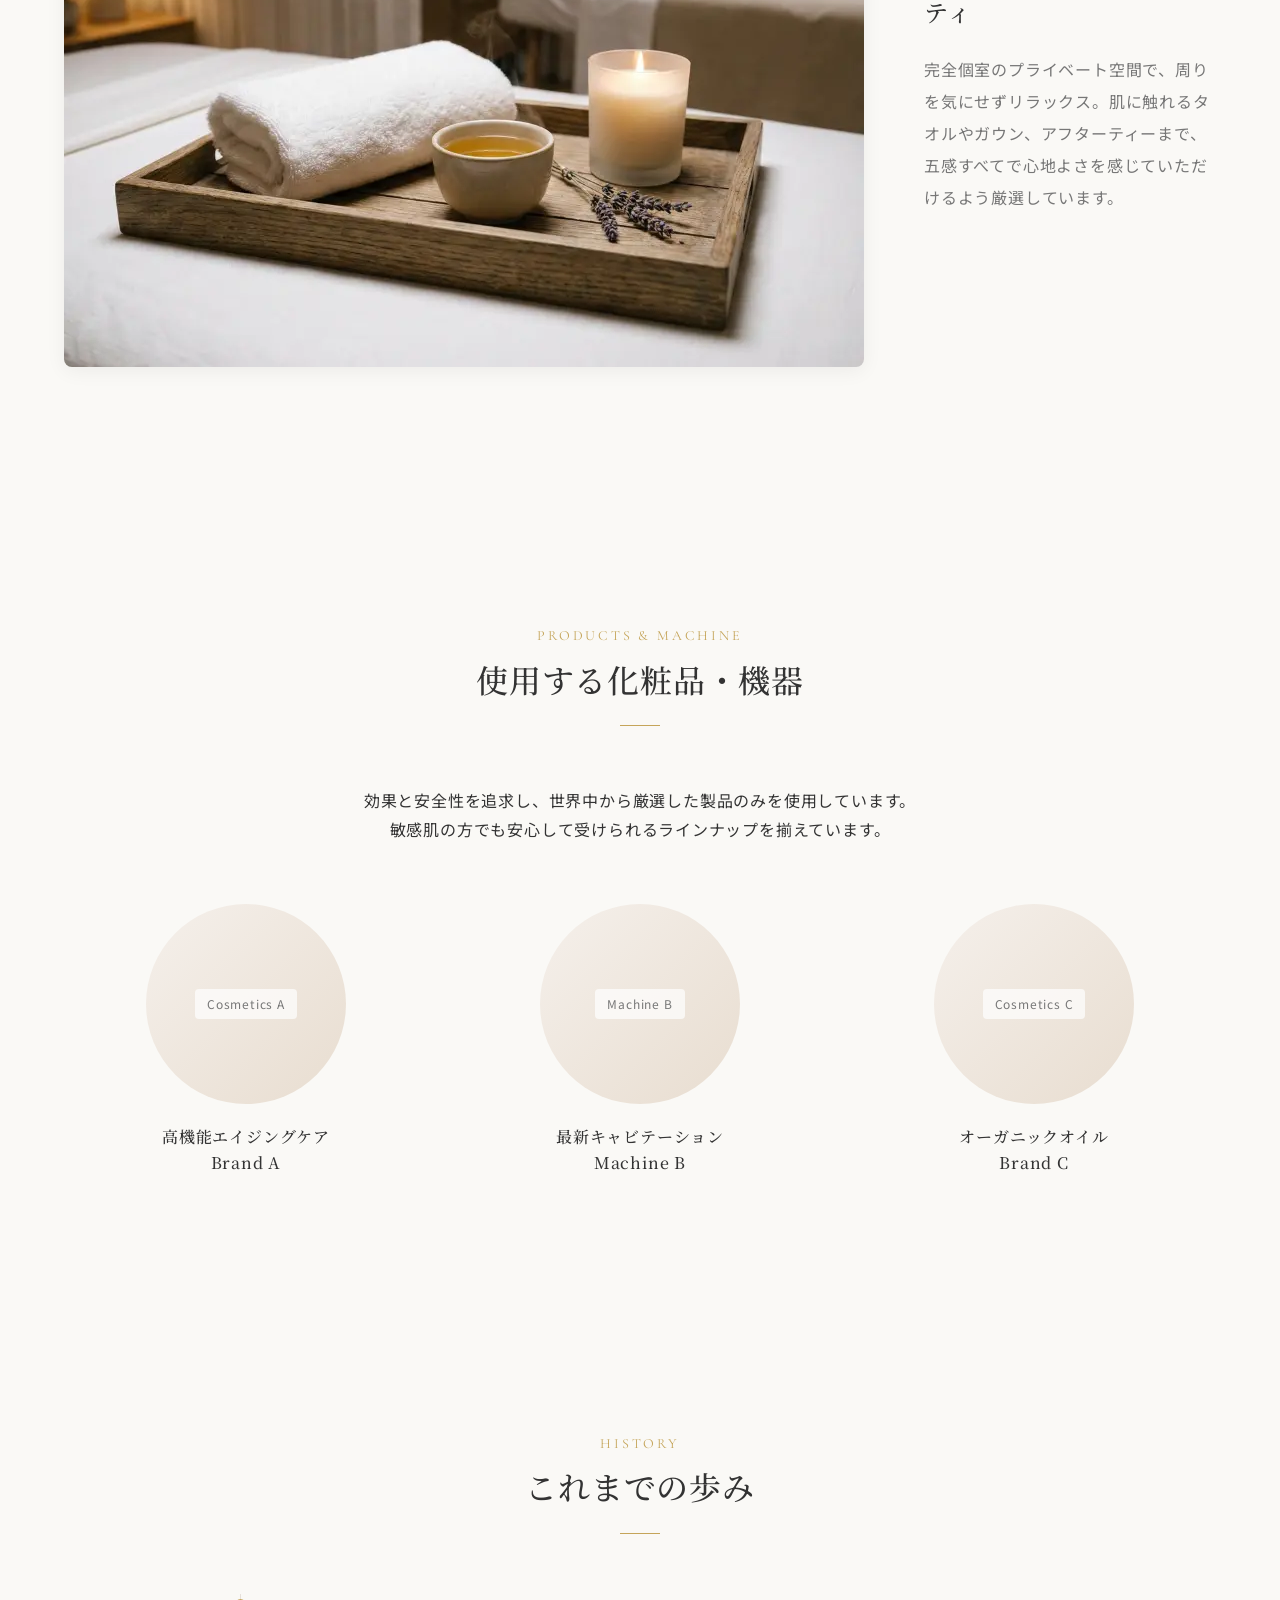
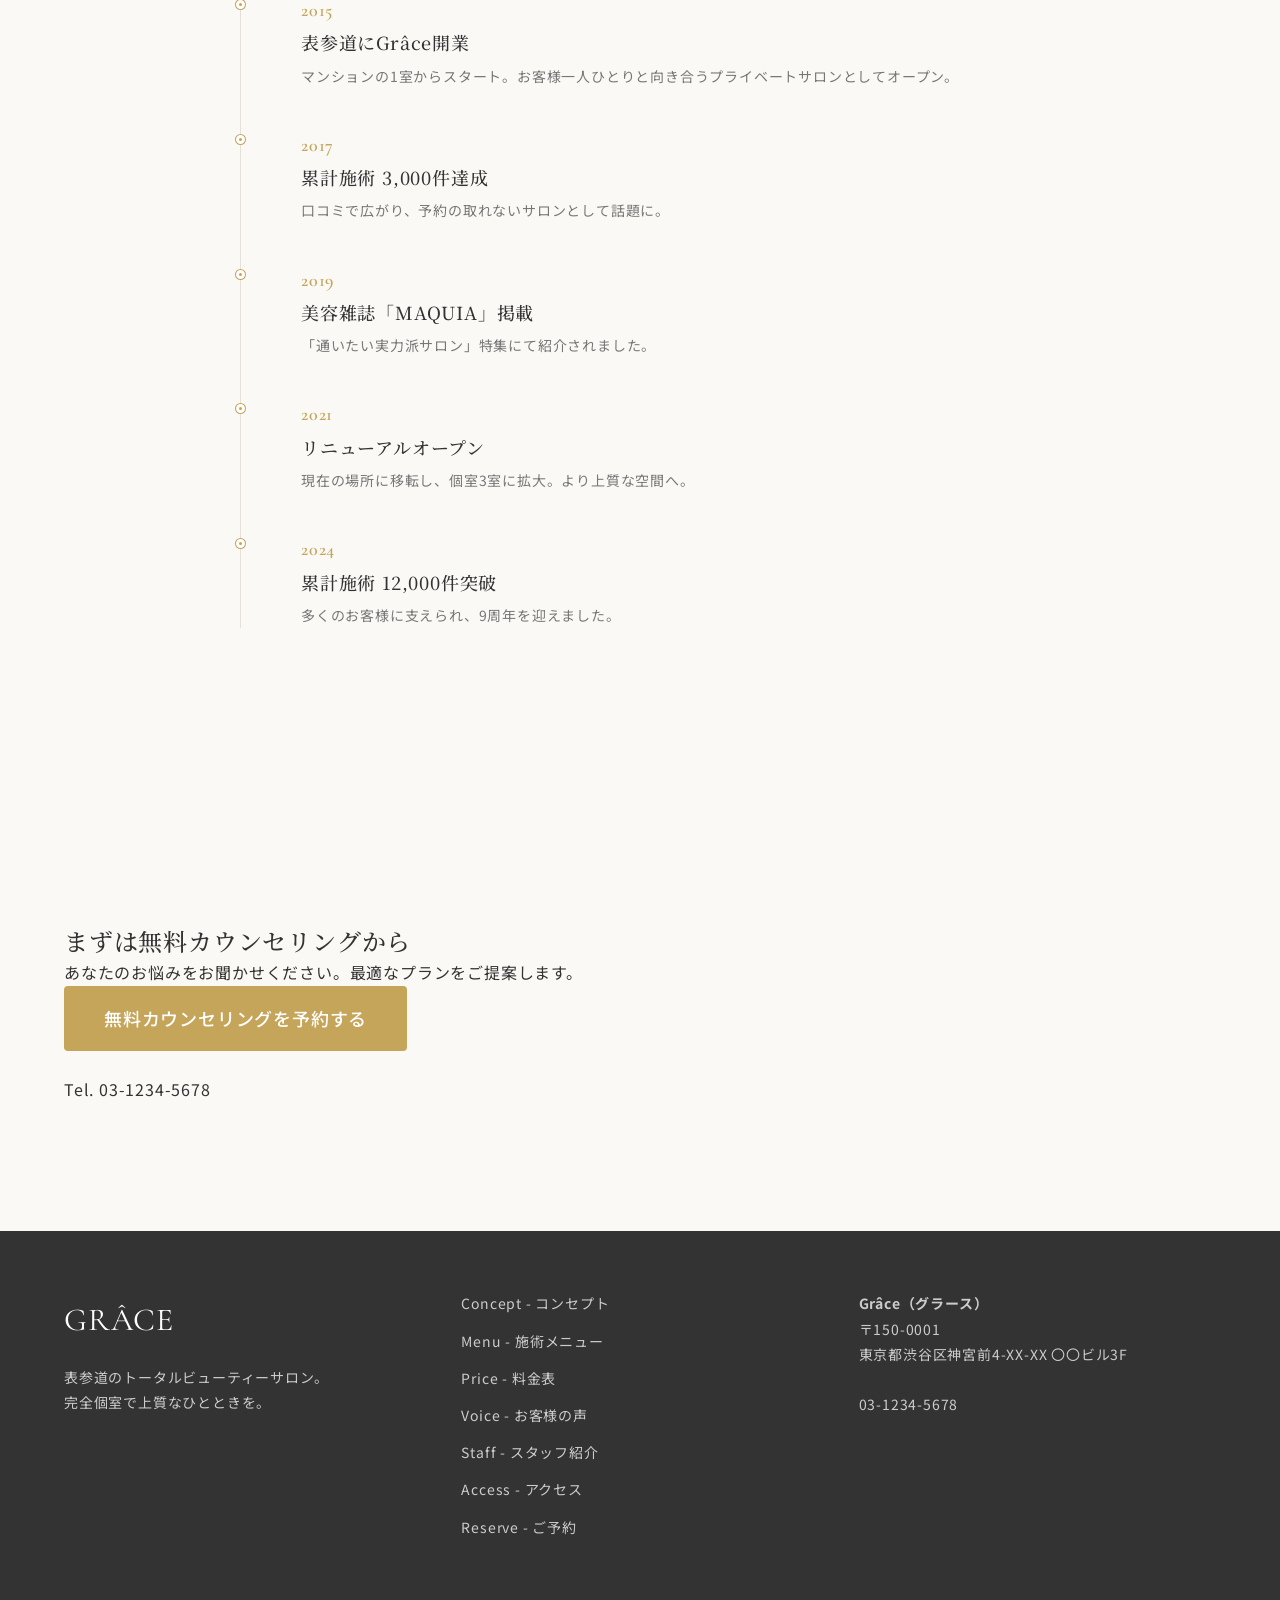
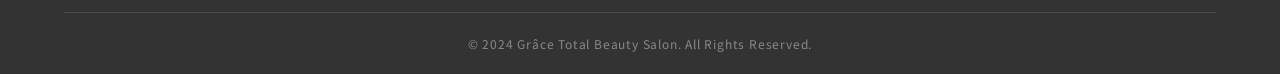
==== commit 3a897def: "Add files via upload" ====
--- a/concept.html
+++ b/concept.html
@@ -82,8 +82,7 @@
     <!-- Message -->
     <section class="section container">
         <div class="message-box fade-in-up">
-            <div class="message-img placeholder-img" data-label="Owner Portrait"
-                style="background: linear-gradient(135deg, #f2ede8, #e8e0d6);"></div>
+            <img src="assets/images/staff_rep.webp" alt="Owner Portrait" class="message-img">
             <div class="message-content">
                 <span class="message-label">Representative Message</span>
                 <h2 class="message-title">あなたの「なりたい」に<br>一番近くで寄り添う場所</h2>
@@ -111,8 +110,7 @@
 
             <!-- Item 1 -->
             <div class="policy-item fade-in-up">
-                <div class="policy-img placeholder-img" data-label="Counseling"
-                    style="background: linear-gradient(135deg, #f5e6e8, #edd4d8);"></div>
+                <img src="assets/images/policy_01.webp" alt="一人ひとりに寄り添うカウンセリング" class="policy-img">
                 <div class="policy-content">
                     <span class="policy-num">01</span>
                     <h3 class="policy-title">一人ひとりに寄り添うカウンセリング</h3>
@@ -123,8 +121,7 @@
 
             <!-- Item 2 -->
             <div class="policy-item policy-item--reverse fade-in-up">
-                <div class="policy-img placeholder-img" data-label="Treatment"
-                    style="background: linear-gradient(135deg, #e6efe3, #d4e5cf);"></div>
+                <img src="assets/images/policy_02.webp" alt="結果にこだわるオーダーメイド施術" class="policy-img">
                 <div class="policy-content">
                     <span class="policy-num">02</span>
                     <h3 class="policy-title">結果にこだわるオーダーメイド施術</h3>
@@ -134,8 +131,7 @@
 
             <!-- Item 3 -->
             <div class="policy-item fade-in-up">
-                <div class="policy-img placeholder-img" data-label="Space"
-                    style="background: linear-gradient(135deg, #f5f0e0, #ede5cc);"></div>
+                <img src="assets/images/policy_03.webp" alt="上質な空間とホスピタリティ" class="policy-img">
                 <div class="policy-content">
                     <span class="policy-num">03</span>
                     <h3 class="policy-title">上質な空間とホスピタリティ</h3>
--- a/assets/css/components.css
+++ b/assets/css/components.css
@@ -158,6 +158,9 @@
 }
 
 @media (max-width: 1023px) {
+    .header {
+        justify-content: center;
+    }
 
     .header__nav,
     .header__tel {
@@ -178,6 +181,8 @@
 @media (max-width: 1023px) {
     .mobile-menu-btn {
         display: flex;
+        position: absolute;
+        left: 4%;
     }
 }
 
--- a/assets/css/pages/concept.css
+++ b/assets/css/pages/concept.css
@@ -13,6 +13,7 @@
     flex: 1;
     height: 500px;
     border-radius: var(--radius-card);
+    object-fit: cover;
 }
 
 .message-content {
